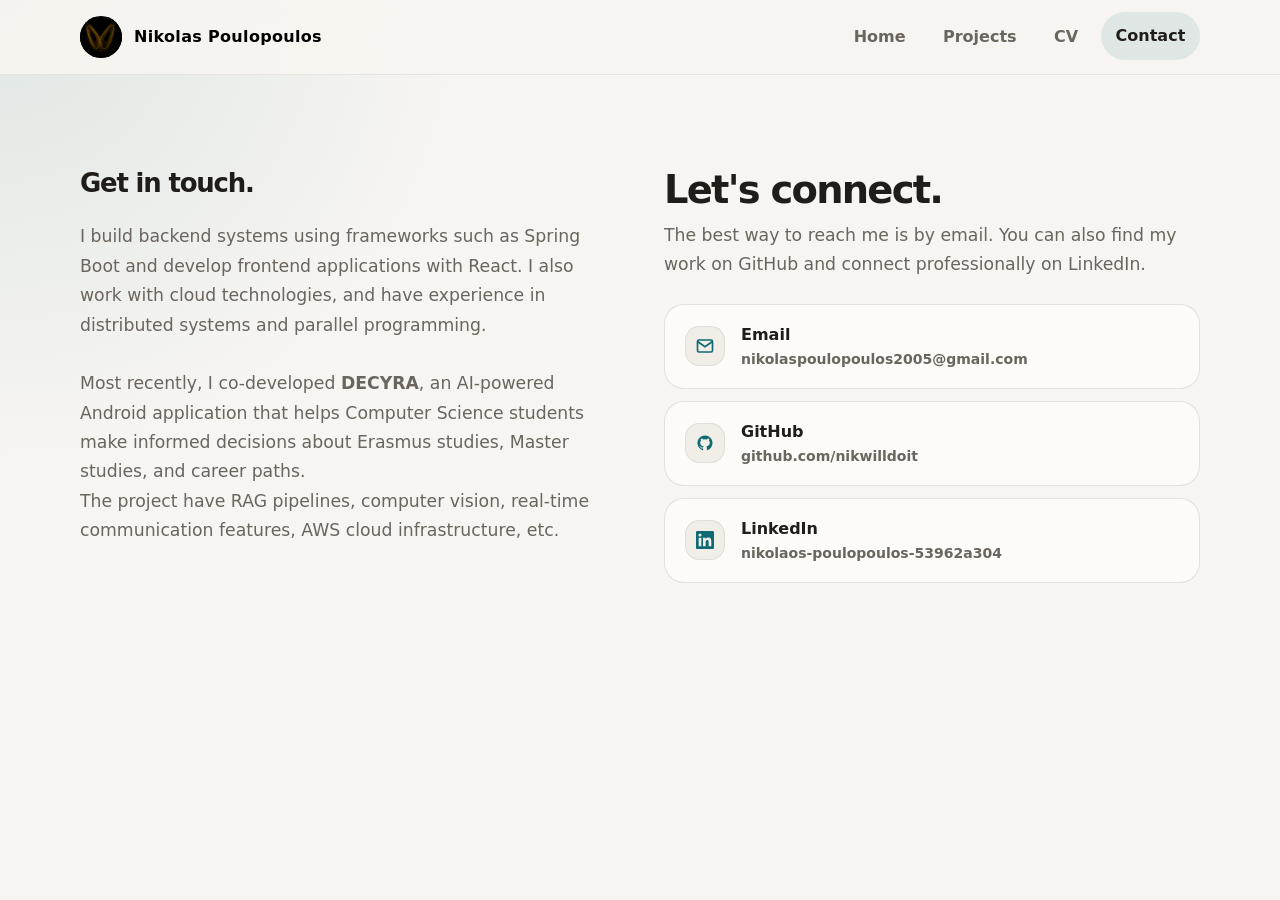
==== contact.html @ 256ca8b2 "personal portfolio" ====
<!DOCTYPE html>
<html lang="en" data-theme="light">
<head>
  <meta charset="UTF-8"/>
  <meta name="viewport" content="width=device-width, initial-scale=1.0"/>
  <title>Contact</title>
  <meta name="description" content="Get in touch with Nikolas Poulopoulos."/>
  <link rel="preconnect" href="https://api.fontshare.com"/>
  <link href="https://api.fontshare.com/v2/css?f[]=general-sans@400,500,600,700&f[]=cabinet-grotesk@500,700,800&display=swap" rel="stylesheet"/>
  <link rel="stylesheet" href="../css/style.css" />

</head>
<body>
<a class="skip-link" href="#content">Skip to content</a>

<header class="site-header">
  <div class="container header-inner">
    <a class="brand" href="../index.html">
      <img src="../assets/photo.png" alt="Nikolas Poulopoulos" class="brand-photo">
      <span>Nikolas Poulopoulos</span>
    </a>
    <nav class="nav" aria-label="Primary navigation">
      <a href="../index.html">Home</a>
      <a href="https://github.com/nikwilldoit" target="_blank" rel="noopener noreferrer">Projects</a>
      <a href="https://drive.google.com/drive/home" target="_blank" rel="noopener noreferrer">CV</a>
      <a class="is-active" href="./contact.html">Contact</a>
    </nav>
  </div>
</header>

<main id="content">
  <section class="section">
    <div class="container contact-wrap">

      <!-- ΑΡΙΣΤΕΡΑ: hero text -->
      <div class="contact-left reveal">
<h1>Get in touch.<br><br></h1>
<p class="sub">
I build backend systems using frameworks such as Spring Boot and develop frontend applications with React. I also work with cloud technologies, and have experience in distributed systems and parallel programming.
<br><br>
Most recently, I co-developed <strong>DECYRA</strong>, an AI-powered Android application that helps Computer Science students make informed decisions about Erasmus studies, Master studies, and career paths.
<br>
The project have RAG pipelines, computer vision, real-time communication features, AWS cloud infrastructure, etc.
</p>
      </div>


      <div class="reveal">

        <h2 style="font-size:var(--text-xl);margin-bottom:var(--space-3)">Let's connect.</h2>
        <p style="margin-bottom:var(--space-6)">
          The best way to reach me is by email. You can also find my work on
          GitHub and connect professionally on LinkedIn.
        </p>

        <div class="contact-links">

          <a class="contact-link" href="mailto:nikolaspoulopoulos2005@gmail.com">
            <div class="contact-link-icon">
              <svg width="18" height="18" viewBox="0 0 24 24" fill="none" stroke="currentColor" stroke-width="2.2">
                <path d="M4 4h16c1.1 0 2 .9 2 2v12c0 1.1-.9 2-2 2H4c-1.1 0-2-.9-2-2V6c0-1.1.9-2 2-2z"/>
                <polyline points="22,6 12,13 2,6"/>
              </svg>
            </div>
            <div class="contact-link-text">
              <strong>Email</strong>
              <span>nikolaspoulopoulos2005@gmail.com</span>
            </div>
          </a>

          <a class="contact-link" href="https://github.com/nikwilldoit" target="_blank" rel="noopener noreferrer">
            <div class="contact-link-icon">
              <svg width="18" height="18" viewBox="0 0 24 24" fill="currentColor">
                <path d="M12 2C6.477 2 2 6.484 2 12.021c0 4.425 2.865 8.18 6.839 9.504.5.092.682-.217.682-.483 0-.237-.009-.868-.013-1.703-2.782.605-3.369-1.343-3.369-1.343-.454-1.158-1.11-1.466-1.11-1.466-.908-.62.069-.608.069-.608 1.003.07 1.531 1.032 1.531 1.032.892 1.53 2.341 1.088 2.91.832.092-.647.35-1.088.636-1.338-2.22-.253-4.555-1.113-4.555-4.951 0-1.093.39-1.988 1.029-2.688-.103-.253-.446-1.272.098-2.65 0 0 .84-.27 2.75 1.026A9.564 9.564 0 0 1 12 6.844a9.59 9.59 0 0 1 2.504.337c1.909-1.296 2.747-1.027 2.747-1.027.546 1.379.202 2.398.1 2.651.64.7 1.028 1.595 1.028 2.688 0 3.848-2.339 4.695-4.566 4.943.359.309.678.92.678 1.855 0 1.338-.012 2.419-.012 2.747 0 .268.18.58.688.482A10.02 10.02 0 0 0 22 12.021C22 6.484 17.522 2 12 2z"/>
              </svg>
            </div>
            <div class="contact-link-text">
              <strong>GitHub</strong>
              <span>github.com/nikwilldoit</span>
            </div>
          </a>

          <a class="contact-link" href="https://www.linkedin.com/in/nikolaos-poulopoulos-53962a304/" target="_blank" rel="noopener noreferrer">
            <div class="contact-link-icon">
              <svg width="18" height="18" viewBox="0 0 24 24" fill="currentColor">
                <path d="M20.447 20.452h-3.554v-5.569c0-1.328-.027-3.037-1.852-3.037-1.853 0-2.136 1.445-2.136 2.939v5.667H9.351V9h3.414v1.561h.046c.477-.9 1.637-1.85 3.37-1.85 3.601 0 4.267 2.37 4.267 5.455v6.286zM5.337 7.433a2.062 2.062 0 0 1-2.063-2.065 2.064 2.064 0 1 1 2.063 2.065zm1.782 13.019H3.555V9h3.564v11.452zM22.225 0H1.771C.792 0 0 .774 0 1.729v20.542C0 23.227.792 24 1.771 24h20.451C23.2 24 24 23.227 24 22.271V1.729C24 .774 23.2 0 22.222 0h.003z"/>
              </svg>
            </div>
            <div class="contact-link-text">
              <strong>LinkedIn</strong>
              <span>nikolaos-poulopoulos-53962a304</span>
            </div>
          </a>

        </div>
      </div>

    </div>
  </section>
</main>


<script src="../js/script.js" defer></script>
<script>
function handleSubmit(e) {
  e.preventDefault();
  document.getElementById('contact-form').style.display = 'none';
  document.getElementById('form-success').style.display = 'block';
}
</script>
</body>
</html>
---- css/style.css ----
:root,
[data-theme="light"] {
  --text-xs: clamp(0.75rem, 0.7rem + 0.25vw, 0.875rem);
  --text-sm: clamp(0.875rem, 0.8rem + 0.35vw, 1rem);
  --text-base: clamp(1rem, 0.95rem + 0.25vw, 1.08rem);
  --text-lg: clamp(1.125rem, 1rem + 0.6vw, 1.5rem);
  --text-xl: clamp(1.7rem, 1.2rem + 1.5vw, 2.8rem);
  --text-2xl: clamp(2.6rem, 1.8rem + 3vw, 4.8rem);

  --space-1: 0.25rem;
  --space-2: 0.5rem;
  --space-3: 0.75rem;
  --space-4: 1rem;
  --space-5: 1.25rem;
  --space-6: 1.5rem;
  --space-8: 2rem;
  --space-10: 2.5rem;
  --space-12: 3rem;
  --space-16: 4rem;
  --space-20: 5rem;
  --space-24: 6rem;

  --color-bg: #f7f5f1;
  --color-surface: #fcfbf8;
  --color-surface-2: #f1ede7;
  --color-border: rgba(40, 37, 29, 0.12);
  --color-divider: rgba(40, 37, 29, 0.08);
  --color-text: #201d18;
  --color-text-muted: #6a655d;
  --color-text-inverse: #faf8f4;
  --color-primary: #0e6a73;
  --color-primary-hover: #0a4f56;
  --color-primary-soft: rgba(14, 106, 115, 0.1);

  --shadow-sm: 0 1px 2px rgba(20, 18, 15, 0.05);
  --shadow-md: 0 12px 32px rgba(20, 18, 15, 0.08);

  --radius-md: 0.9rem;
  --radius-lg: 1.25rem;
  --radius-xl: 1.8rem;
  --radius-full: 999px;

  --content: 1120px;
  --font-body: "General Sans", system-ui, sans-serif;
  --font-display: "Cabinet Grotesk", "General Sans", system-ui, sans-serif;
  --transition: 180ms cubic-bezier(0.16, 1, 0.3, 1);
}

[data-theme="dark"] {
  --color-bg: #121211;
  --color-surface: #191918;
  --color-surface-2: #22211f;
  --color-border: rgba(248, 246, 242, 0.12);
  --color-divider: rgba(248, 246, 242, 0.08);
  --color-text: #f0ede6;
  --color-text-muted: #b5aea3;
  --color-text-inverse: #171614;
  --color-primary: #73b9c0;
  --color-primary-hover: #96d0d5;
  --color-primary-soft: rgba(115, 185, 192, 0.14);
  --shadow-sm: 0 1px 2px rgba(0, 0, 0, 0.22);
  --shadow-md: 0 12px 32px rgba(0, 0, 0, 0.28);
}

* {
  box-sizing: border-box;
  margin: 0;
  padding: 0;
}

html {
  scroll-behavior: smooth;
}

body {
  min-height: 100vh;
  font-family: var(--font-body);
  font-size: var(--text-base);
  line-height: 1.7;
  background:
    radial-gradient(circle at top left, var(--color-primary-soft), transparent 30%),
    var(--color-bg);
  color: var(--color-text);
}

a {
  color: black;
  text-decoration: none;
  font-weight: 900;
  transition: all 0.2s ease-in-out;
}

button {
  font: inherit;
  border: 0;
  background: none;
  color: inherit;
  cursor: pointer;
}

p {
  max-width: 66ch;
  color: var(--color-text-muted);
}

h1,
h2,
h3 {
  line-height: 1;
  letter-spacing: -0.045em;
  font-family: var(--font-display);
  color: var(--color-text);
}

.container {
  width: min(calc(100% - 2rem), var(--content));
  margin-inline: auto;
}

.skip-link {
  position: absolute;
  left: -999px;
  top: 0;
}

.skip-link:focus {
  left: 1rem;
  top: 1rem;
  background: var(--color-surface);
  padding: 0.75rem 1rem;
  border-radius: var(--radius-md);
  z-index: 1000;
}

.site-header {
  position: sticky;
  top: 0;
  z-index: 50;
  backdrop-filter: blur(18px);
  background: color-mix(in srgb, var(--color-bg) 88%, transparent);
  border-bottom: 1px solid var(--color-divider);
}

.header-inner {
  min-height: 4.6rem;
  display: flex;
  align-items: center;
  justify-content: space-between;
  gap: var(--space-4);
}

.brand {
  display: inline-flex;
  align-items: center;
  gap: var(--space-3);
  font-size: var(--text-sm);
  font-weight: 700;
  letter-spacing: 0.02em;
}

.brand-mark {
  width: 2.45rem;
  height: 2.45rem;
  border-radius: 0.85rem;
  display: grid;
  place-items: center;
  background: linear-gradient(135deg, var(--color-primary), color-mix(in srgb, var(--color-primary) 24%, var(--color-surface)));
  color: var(--color-text-inverse);
  box-shadow: var(--shadow-sm);
  font-weight: 700;
}

.nav {
  display: flex;
  align-items: center;
  gap: var(--space-2);
  flex-wrap: wrap;
  justify-content: flex-end;
}

.nav a,
.theme-toggle {
  font-size: var(--text-sm);
  color: var(--color-text-muted);
  padding: 0.66rem 0.92rem;
  border-radius: var(--radius-full);
  transition: background var(--transition), color var(--transition), transform var(--transition);
}

.nav a:hover,
.nav a:focus-visible,
.theme-toggle:hover,
.theme-toggle:focus-visible,
.nav a.is-active {
  background: var(--color-primary-soft);
  color: var(--color-text);
  outline: none;
  transform: translateY(-1px);
}

.section {
  padding-block: clamp(var(--space-12), 8vw, var(--space-24));
}

.section-muted {
  background: color-mix(in srgb, var(--color-surface) 88%, transparent);
  border-top: 1px solid var(--color-divider);
  border-bottom: 1px solid var(--color-divider);
}

.brand-photo {
  width: 42px;
  height: 42px;
  border-radius: 50%;
  object-fit: contain;
  background: #000;
}

.hero {
  min-height: calc(100vh - 4.6rem);
  display: grid;
  align-items: center;
}

.hero-layout {
  display: grid;
  grid-template-columns: 0.45fr 1fr;
  gap: 3rem;
  align-items: center;
}

.hero-copy h1 {
  font-size: var(--text-2xl);
  max-width: 11ch;
  margin-bottom: var(--space-5);
}

.hero-lead {
  font-size: clamp(1.08rem, 1rem + 0.4vw, 1.28rem);
  color: var(--color-text-muted);
  max-width: 42ch;
  margin-bottom: var(--space-8);
}

.eyebrow,
.kicker {
  display: inline-flex;
  align-items: center;
  gap: var(--space-2);
  padding: 0.5rem 0.9rem;
  border-radius: var(--radius-full);
  background: var(--color-primary-soft);
  color: var(--color-primary);
  font-size: var(--text-xs);
  font-weight: 700;
  letter-spacing: 0.06em;
  text-transform: uppercase;
  margin-bottom: var(--space-5);
}

.hero-actions {
  display: flex;
  flex-wrap: wrap;
  gap: var(--space-3);
}

.btn {
  display: inline-flex;
  align-items: center;
  justify-content: center;
  min-height: 3rem;
  padding: 0.85rem 1.2rem;
  border-radius: var(--radius-full);
  font-size: var(--text-sm);
  font-weight: 600;
  border: 1px solid transparent;
  transition: transform var(--transition), background var(--transition), color var(--transition), border-color var(--transition);
}

.btn:hover,
.btn:focus-visible {
  transform: translateY(-2px);
  outline: none;
}

.btn-primary {
  background: var(--color-primary);
  color: var(--color-text-inverse);
}

.btn-primary:hover,
.btn-primary:focus-visible {
  background: var(--color-primary-hover);
}

.btn-secondary {
  border-color: var(--color-border);
  background: var(--color-surface);
}

.hero-panel,
.info-card,
.project-card,
.education-block {
  background: color-mix(in srgb, var(--color-surface) 94%, transparent);
  border: 1px solid var(--color-border);
  border-radius: var(--radius-xl);
  box-shadow: var(--shadow-sm);
}

.hero-panel {
  padding: 0;
  overflow: hidden;
}

.profile-top {
  display: flex;
  align-items: center;
  gap: var(--space-4);
  margin-bottom: var(--space-6);
}

.avatar {
  width: 4.8rem;
  height: 4.8rem;
  border-radius: 1.2rem;
  display: grid;
  place-items: center;
  background: var(--color-primary-soft);
  color: var(--color-primary);
  font-family: var(--font-display);
  font-size: 1.4rem;
  font-weight: 800;
}

.profile-name {
  color: var(--color-text);
  font-family: var(--font-display);
  font-size: var(--text-lg);
  font-weight: 700;
  margin-bottom: 0.2rem;
}

.profile-role {
  font-size: var(--text-sm);
}

.profile-facts {
  display: grid;
  gap: var(--space-4);
}

.fact-item {
  padding-top: var(--space-4);
  border-top: 1px solid var(--color-divider);
}

.fact-label,
.card-title,
.project-tag,
.edu-label {
  display: inline-block;
  margin-bottom: var(--space-2);
  color: var(--color-primary);
  font-size: var(--text-xs);
  font-weight: 700;
  letter-spacing: 0.06em;
  text-transform: uppercase;
}

.fact-item p,
.edu-text {
  font-size: var(--text-sm);
}

.intro-grid {
  display: grid;
  grid-template-columns: 0.9fr 1.1fr;
  gap: var(--space-10);
  align-items: start;
}

.section-heading h2 {
  font-size: var(--text-xl);
  max-width: 13ch;
}

.section-heading-row {
  display: flex;
  align-items: flex-end;
  justify-content: space-between;
  gap: var(--space-4);
  margin-bottom: var(--space-8);
  flex-wrap: wrap;
}

.prose-block {
  display: grid;
  gap: var(--space-5);
}

.card-grid.two-col,
.project-grid,
.education-items {
  display: grid;
  grid-template-columns: 1fr 1fr;
  gap: var(--space-5);
}

.info-card,
.project-card {
  padding: var(--space-8);
}

.card-title {
  margin-bottom: var(--space-4);
}

.clean-list {
  list-style: none;
  display: grid;
  gap: var(--space-4);
}

.clean-list li {
  padding-bottom: var(--space-4);
  border-bottom: 1px solid var(--color-divider);
  color: var(--color-text-muted);
}

.clean-list li:last-child {
  border-bottom: 0;
  padding-bottom: 0;
}

.project-card h3 {
  font-size: var(--text-lg);
  margin-bottom: var(--space-3);
}

.project-card p {
  margin-bottom: var(--space-4);
}

.text-link {
  color: var(--color-primary);
  font-weight: 600;
  font-size: var(--text-sm);
}

.education-block {
  padding: var(--space-8);
}

.education-block h2 {
  font-size: var(--text-xl);
  margin-bottom: var(--space-8);
  max-width: 16ch;
}

.footer-inner {
  display: flex;
  align-items: center;
  justify-content: space-between;
  gap: var(--space-4);
  flex-wrap: wrap;
}

.footer-links {
  display: flex;
  gap: var(--space-4);
  flex-wrap: wrap;
}

.site-footer {
  padding: var(--space-8) 0 var(--space-10);
  border-top: 1px solid var(--color-divider);
  color: var(--color-text-muted);
  font-size: var(--text-sm);
}

.reveal {
  opacity: 0;
  transform: translateY(22px);
  transition: opacity 700ms ease, transform 700ms ease;
}

.reveal.is-visible {
  opacity: 1;
  transform: translateY(0);
}

.photo-frame {
  width: 100%;
  aspect-ratio: 1 / 1;
  overflow: hidden;
  border-radius: var(--radius-xl);
  display: flex;
  align-items: center;
  justify-content: center;
}

.photo-img {
  width: 100%;
  height: 100%;
  object-fit: cover;
  display: block;
}

    .contact-wrap {
      display: grid;
      grid-template-columns: 1fr 1fr;
      gap: var(--space-12);
      align-items: start;
    }

    .contact-left h2 {
      font-size: clamp(1.8rem, 1.4rem + 1.2vw, 2.8rem);
      margin-bottom: var(--space-4);
    }
    .contact-left > p {
      font-size: var(--text-base);
      line-height: 1.7;
      margin-bottom: var(--space-8);
    }
    .contact-links { display: grid; gap: var(--space-3); }
    .contact-link {
      display: flex;
      align-items: center;
      gap: var(--space-4);
      padding: var(--space-4) var(--space-5);
      background: var(--color-surface);
      border: 1px solid var(--color-border);
      border-radius: var(--radius-lg);
      transition: border-color var(--transition), background var(--transition), transform var(--transition), box-shadow var(--transition);
    }
    .contact-link:hover {
      border-color: var(--color-primary);
      background: var(--color-primary-soft);
      transform: translateX(5px);
      box-shadow: var(--shadow-sm);
    }
    .contact-link-icon {
      width: 2.5rem;
      height: 2.5rem;
      border-radius: var(--radius-md);
      background: var(--color-surface-2);
      border: 1px solid var(--color-divider);
      display: grid;
      place-items: center;
      flex-shrink: 0;
      color: var(--color-primary);
      transition: background var(--transition);
    }
    .contact-link:hover .contact-link-icon {
      background: var(--color-primary);
      color: var(--color-text-inverse);
      border-color: transparent;
    }
    .contact-link-text { display: flex; flex-direction: column; min-width: 0; }
    .contact-link-text strong { font-size: var(--text-sm); color: var(--color-text); font-weight: 600; }
    .contact-link-text span { font-size: var(--text-xs); color: var(--color-text-muted); overflow: hidden; text-overflow: ellipsis; white-space: nowrap; }

    .contact-form-card {
      background: var(--color-surface);
      border: 1px solid var(--color-border);
      border-radius: var(--radius-xl);
      box-shadow: var(--shadow-md);
      padding: var(--space-8);
    }
    .contact-form-card h2 {
      font-size: var(--text-lg);
      margin-bottom: var(--space-6);
    }
    .form-row { display: grid; grid-template-columns: 1fr 1fr; gap: var(--space-4); }
    .form-group { margin-bottom: var(--space-5); }
    .form-group label { display: block; font-size: var(--text-xs); font-weight: 700; letter-spacing: .04em; text-transform: uppercase; color: var(--color-text-muted); margin-bottom: var(--space-2); }
    .form-group input,
    .form-group textarea {
      width: 100%;
      padding: .75rem 1rem;
      border-radius: var(--radius-md);
      border: 1px solid var(--color-border);
      background: var(--color-surface-2);
      color: var(--color-text);
      font-size: var(--text-sm);
      font-family: inherit;
      transition: border-color var(--transition), box-shadow var(--transition);
      resize: vertical;
    }
    .form-group input:focus,
    .form-group textarea:focus {
      outline: none;
      border-color: var(--color-primary);
      box-shadow: 0 0 0 3px var(--color-primary-soft);
    }
    .form-group textarea { min-height: 130px; }
    .form-submit { width: 100%; }
    .form-note { font-size: var(--text-xs); color: var(--color-text-muted); margin-top: var(--space-3); text-align: center; }

    .form-success {
      display: none;
      padding: var(--space-10) var(--space-6);
      text-align: center;
    }
    .form-success-icon {
      width: 3.5rem;
      height: 3.5rem;
      background: var(--color-primary-soft);
      border-radius: 50%;
      display: grid;
      place-items: center;
      color: var(--color-primary);
      margin: 0 auto var(--space-5);
    }
    .form-success h3 { font-size: var(--text-lg); margin-bottom: var(--space-2); }
    .form-success p { font-size: var(--text-sm); color: var(--color-text-muted); max-width: 30ch; margin-inline: auto; }


    .page-hero { padding-block: clamp(3rem, 7vw, 5.5rem); }
    .page-hero .eyebrow { margin-bottom: var(--space-4); }
    .page-hero h1 { font-size: clamp(2.4rem, 2rem + 2vw, 4rem); margin-bottom: var(--space-5); }
    .page-hero .sub { font-size: clamp(1.05rem, 1rem + .4vw, 1.2rem); color: var(--color-text-muted); max-width: 52ch; }

    @media (max-width: 880px) {
      .contact-wrap { grid-template-columns: 1fr; }
      .form-row { grid-template-columns: 1fr; }
    }


@media (max-width: 980px) {
  .hero-layout,
  .intro-grid,
  .card-grid.two-col,
  .project-grid,
  .education-items {
    grid-template-columns: 1fr;
  }

  .hero {
    min-height: auto;
    padding-top: var(--space-10);
  }

  .section-heading h2,
  .education-block h2,
  .hero-copy h1 {
    max-width: none;
  }
}

@media (max-width: 720px) {
  .header-inner {
    padding-block: 0.75rem;
    align-items: flex-start;
    flex-direction: column;
  }

  .nav {
    width: 100%;
    justify-content: flex-start;
  }

  .hero-copy h1 {
    font-size: clamp(2.6rem, 13vw, 4rem);
  }

  .hero-panel,
  .info-card,
  .project-card,
  .education-block {
    border-radius: var(--radius-lg);
  }
}

@media (prefers-reduced-motion: reduce) {
  html {
    scroll-behavior: auto;
  }

  *,
  *::before,
  *::after {
    animation: none !important;
    transition: none !important;
  }

  .reveal {
    opacity: 1;
    transform: none;
  }
}
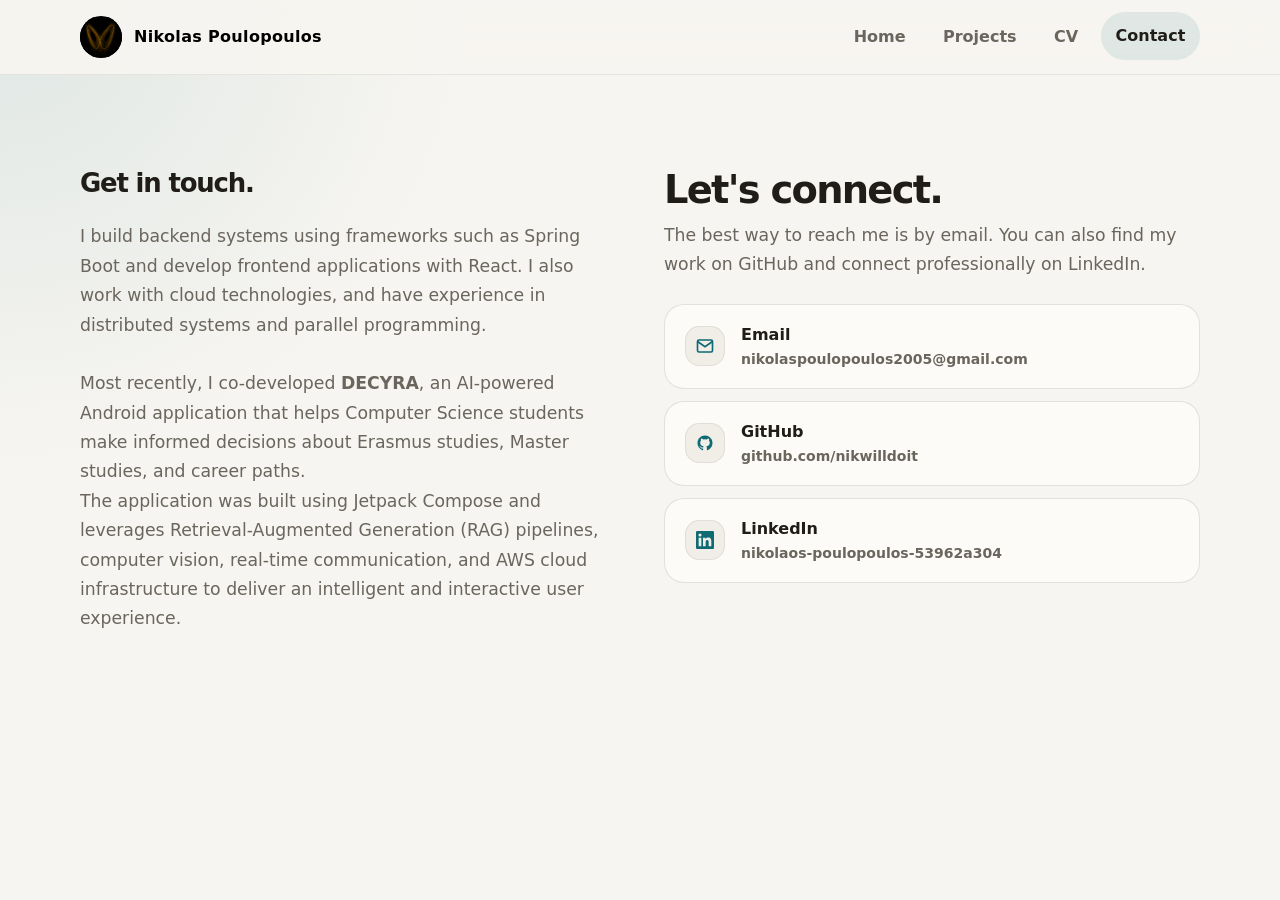
==== commit 0852834a: "update" ====
--- a/contact.html
+++ b/contact.html
@@ -7,7 +7,7 @@
   <meta name="description" content="Get in touch with Nikolas Poulopoulos."/>
   <link rel="preconnect" href="https://api.fontshare.com"/>
   <link href="https://api.fontshare.com/v2/css?f[]=general-sans@400,500,600,700&f[]=cabinet-grotesk@500,700,800&display=swap" rel="stylesheet"/>
-  <link rel="stylesheet" href="../css/style.css" />
+  <link rel="stylesheet" href="css/style.css" />
 
 </head>
 <body>
@@ -15,15 +15,15 @@
 
 <header class="site-header">
   <div class="container header-inner">
-    <a class="brand" href="../index.html">
-      <img src="../assets/photo.png" alt="Nikolas Poulopoulos" class="brand-photo">
+    <a class="brand" href="index.html">
+      <img src="assets/photo.png" alt="Nikolas Poulopoulos" class="brand-photo">
       <span>Nikolas Poulopoulos</span>
     </a>
     <nav class="nav" aria-label="Primary navigation">
-      <a href="../index.html">Home</a>
+      <a href="index.html">Home</a>
       <a href="https://github.com/nikwilldoit" target="_blank" rel="noopener noreferrer">Projects</a>
-      <a href="https://drive.google.com/drive/home" target="_blank" rel="noopener noreferrer">CV</a>
-      <a class="is-active" href="./contact.html">Contact</a>
+      <a href="https://drive.google.com/file/d/1XttXnBDYHIDLxhIbtjVhOxRTN-71Aom2/view?usp=sharing" target="_blank" rel="noopener noreferrer">CV</a>
+      <a class="is-active" href="contact.html">Contact</a>
     </nav>
   </div>
 </header>
@@ -40,8 +40,7 @@
 <br><br>
 Most recently, I co-developed <strong>DECYRA</strong>, an AI-powered Android application that helps Computer Science students make informed decisions about Erasmus studies, Master studies, and career paths.
 <br>
-The project have RAG pipelines, computer vision, real-time communication features, AWS cloud infrastructure, etc.
-</p>
+The application was built using Jetpack Compose and leverages Retrieval-Augmented Generation (RAG) pipelines, computer vision, real-time communication, and AWS cloud infrastructure to deliver an intelligent and interactive user experience.</p>
       </div>
 
 
@@ -100,7 +99,7 @@
 </main>
 
 
-<script src="../js/script.js" defer></script>
+<script src="js/script.js" defer></script>
 <script>
 function handleSubmit(e) {
   e.preventDefault();
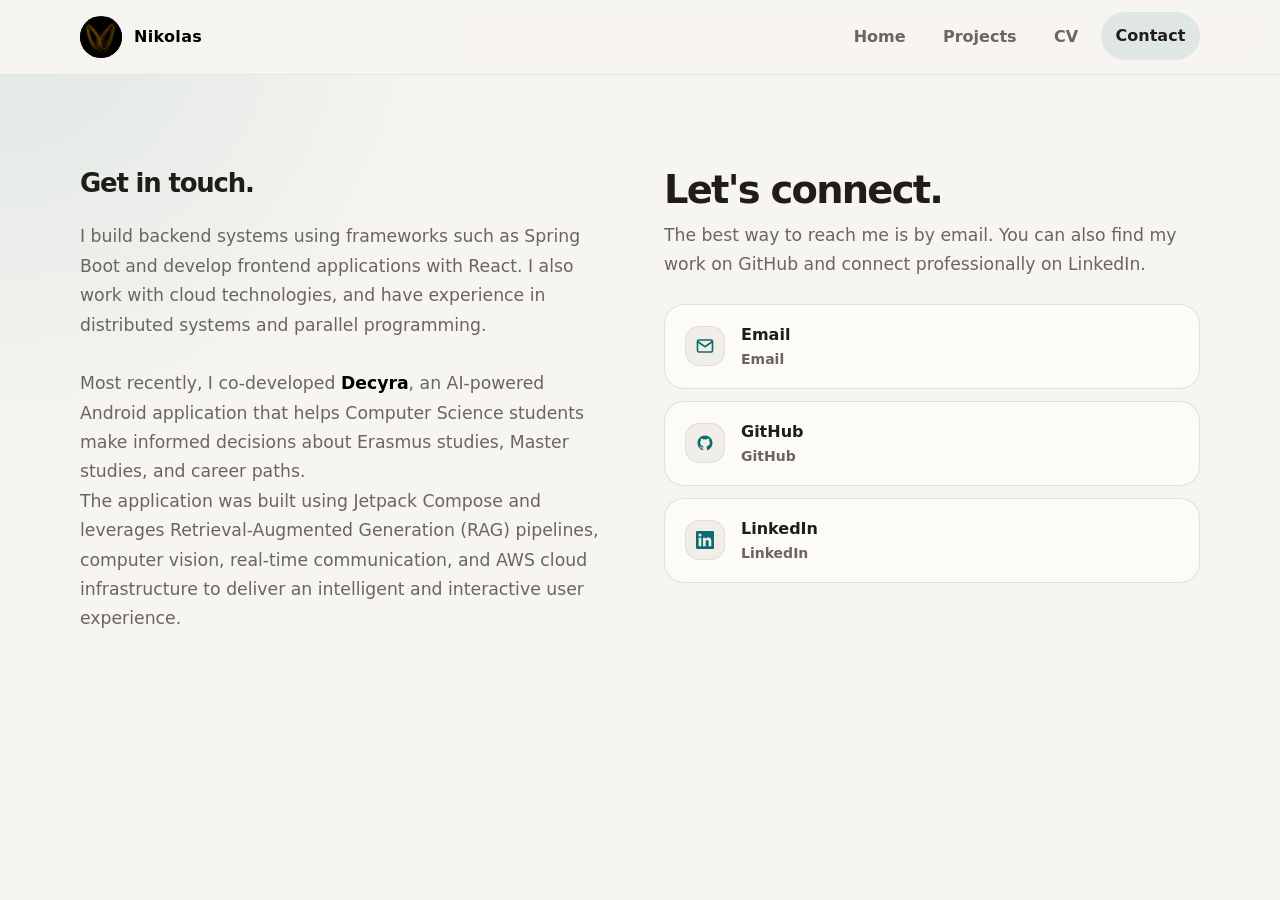
==== commit f17cab00: "some small changes" ====
--- a/contact.html
+++ b/contact.html
@@ -4,11 +4,10 @@
   <meta charset="UTF-8"/>
   <meta name="viewport" content="width=device-width, initial-scale=1.0"/>
   <title>Contact</title>
-  <meta name="description" content="Get in touch with Nikolas Poulopoulos."/>
+  <meta name="description" content="Get in touch with Nikolas."/>
   <link rel="preconnect" href="https://api.fontshare.com"/>
   <link href="https://api.fontshare.com/v2/css?f[]=general-sans@400,500,600,700&f[]=cabinet-grotesk@500,700,800&display=swap" rel="stylesheet"/>
   <link rel="stylesheet" href="css/style.css" />
-
 </head>
 <body>
 <a class="skip-link" href="#content">Skip to content</a>
@@ -16,8 +15,8 @@
 <header class="site-header">
   <div class="container header-inner">
     <a class="brand" href="index.html">
-      <img src="assets/photo.png" alt="Nikolas Poulopoulos" class="brand-photo">
-      <span>Nikolas Poulopoulos</span>
+      <img src="assets/photo.png" alt="Nikolas" class="brand-photo">
+      <span>Nikolas</span>
     </a>
     <nav class="nav" aria-label="Primary navigation">
       <a href="index.html">Home</a>
@@ -32,20 +31,18 @@
   <section class="section">
     <div class="container contact-wrap">
 
-      <!-- ΑΡΙΣΤΕΡΑ: hero text -->
       <div class="contact-left reveal">
-<h1>Get in touch.<br><br></h1>
-<p class="sub">
-I build backend systems using frameworks such as Spring Boot and develop frontend applications with React. I also work with cloud technologies, and have experience in distributed systems and parallel programming.
-<br><br>
-Most recently, I co-developed <strong>DECYRA</strong>, an AI-powered Android application that helps Computer Science students make informed decisions about Erasmus studies, Master studies, and career paths.
-<br>
-The application was built using Jetpack Compose and leverages Retrieval-Augmented Generation (RAG) pipelines, computer vision, real-time communication, and AWS cloud infrastructure to deliver an intelligent and interactive user experience.</p>
+        <h1>Get in touch.<br><br></h1>
+        <p class="sub">
+          I build backend systems using frameworks such as Spring Boot and develop frontend applications with React. I also work with cloud technologies, and have experience in distributed systems and parallel programming.
+          <br><br>
+          Most recently, I co-developed <a href="https://github.com/nikwilldoit/Decyra">Decyra</a>, an AI-powered Android application that helps Computer Science students make informed decisions about Erasmus studies, Master studies, and career paths.
+          <br>
+          The application was built using Jetpack Compose and leverages Retrieval-Augmented Generation (RAG) pipelines, computer vision, real-time communication, and AWS cloud infrastructure to deliver an intelligent and interactive user experience.
+        </p>
       </div>
 
-
       <div class="reveal">
-
         <h2 style="font-size:var(--text-xl);margin-bottom:var(--space-3)">Let's connect.</h2>
         <p style="margin-bottom:var(--space-6)">
           The best way to reach me is by email. You can also find my work on
@@ -63,7 +60,7 @@
             </div>
             <div class="contact-link-text">
               <strong>Email</strong>
-              <span>nikolaspoulopoulos2005@gmail.com</span>
+              <span>Email</span>
             </div>
           </a>
 
@@ -75,7 +72,7 @@
             </div>
             <div class="contact-link-text">
               <strong>GitHub</strong>
-              <span>github.com/nikwilldoit</span>
+              <span>GitHub</span>
             </div>
           </a>
 
@@ -87,7 +84,7 @@
             </div>
             <div class="contact-link-text">
               <strong>LinkedIn</strong>
-              <span>nikolaos-poulopoulos-53962a304</span>
+              <span>LinkedIn</span>
             </div>
           </a>
 
@@ -97,7 +94,6 @@
     </div>
   </section>
 </main>
-
 
 <script src="js/script.js" defer></script>
 <script>
